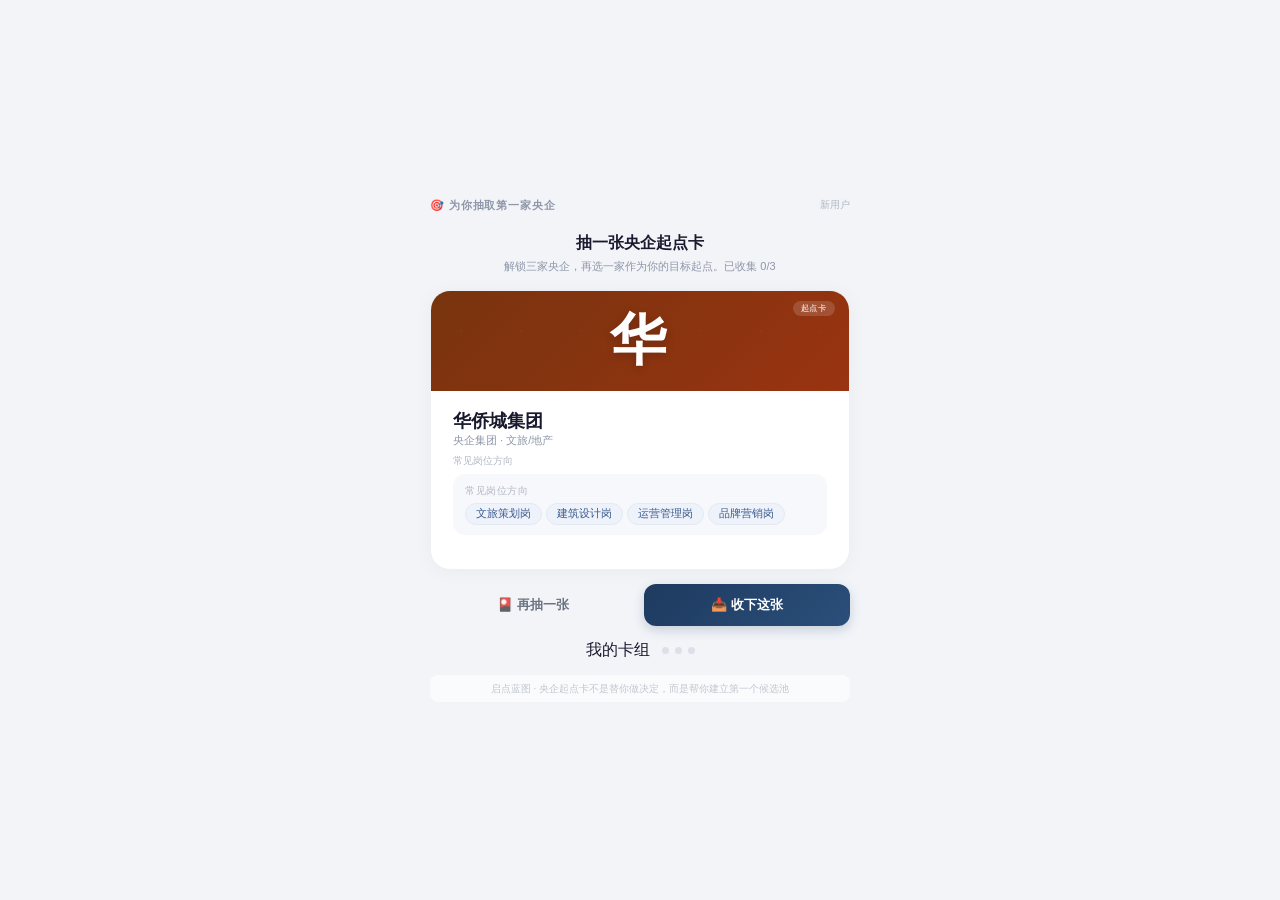
==== draw-card.html @ 6e39cc1d "fix: 添加缺失的抽卡页面 draw-card.html" ====
<!DOCTYPE html>
<html lang="zh-CN">
<head>
<meta charset="UTF-8">
<meta name="viewport" content="width=device-width,initial-scale=1.0">
<title>央企起点卡 · 启点蓝图 v20260718-2232</title>
<style>
*{margin:0;padding:0;box-sizing:border-box}
body{font-family:"PingFang SC","Microsoft YaHei","Helvetica Neue",sans-serif;background:#f2f4f8;color:#1a1a2e;min-height:100vh;display:flex;align-items:center;justify-content:center}
.wrap{width:100%;max-width:460px;padding:20px;position:relative}
.top{display:flex;align-items:center;justify-content:space-between;margin-bottom:20px}
.top .l{font-size:11px;color:#8e96a8;letter-spacing:.08em;font-weight:600}
.top .r{font-size:10px;color:#b0b7c4}
.pg{margin:16px 0;text-align:center}.pg-t{font-size:16px;font-weight:700}.pg-s{font-size:11px;color:#8e96a8;margin-top:4px;line-height:1.5}
/* 卡片通用 */
.cd{background:#fff;border-radius:20px;overflow:hidden;box-shadow:0 2px 20px rgba(0,0,0,.04);border:1px solid #eef0f4;position:relative;min-height:280px}
.cd-top{height:100px;position:relative;overflow:hidden;display:flex;align-items:center;justify-content:center;background:linear-gradient(135deg,#1e3a5f,#2a4f7a)}
.cd-top .pat{position:absolute;inset:0;opacity:.08;background-image:radial-gradient(circle at 30px 40px,rgba(255,255,255,.3) 1px,transparent 1px),radial-gradient(circle at 80px 20px,rgba(255,255,255,.15) 1px,transparent 1px);background-size:60px 60px,40px 40px;z-index:1}
.cd-top .lg{font-size:56px;font-weight:800;color:#fff;position:relative;z-index:2;font-family:"STKaiti","Noto Serif SC",serif;letter-spacing:4px;text-shadow:0 2px 8px rgba(0,0,0,.2)}
.cd-top .badge{position:absolute;top:10px;right:14px;font-size:8px;padding:2px 8px;border-radius:100px;background:rgba(255,255,255,.15);color:rgba(255,255,255,.7);font-weight:600;letter-spacing:.1em;z-index:2}
.cd-body{padding:18px 22px 16px}
.cd-body .nm{font-size:18px;font-weight:700}.cd-body .ind{font-size:11px;color:#8e96a8;margin-bottom:6px}.cd-body .upd{font-size:10px;color:#b0b7c4;margin-bottom:6px}
.posts{background:#f7f8fb;border-radius:12px;padding:10px 12px}
.posts .pt{font-size:10px;color:#b0b7c4;font-weight:500;letter-spacing:.05em;margin-bottom:5px}
.posts .pl{display:flex;flex-wrap:wrap;gap:4px}
.posts .pl .i{padding:3px 10px;border-radius:100px;font-size:10.5px;background:#eef2fb;color:#3a5a8c;border:1px solid #e4e9f2;white-space:nowrap}
.cd-top.bg-ene{background:linear-gradient(135deg,#064e3b,#047857)}.cd-top.bg-tech{background:linear-gradient(135deg,#1e3a8a,#2563eb)}.cd-top.bg-fin{background:linear-gradient(135deg,#78350f,#b45309)}.cd-top.bg-bld{background:linear-gradient(135deg,#78350f,#9a3412)}.cd-top.bg-car{background:linear-gradient(135deg,#7f1d1d,#991b1b)}.cd-top.bg-med{background:linear-gradient(135deg,#701a75,#86198f)}.cd-top.bg-mix{background:linear-gradient(135deg,#4c1d95,#6d28d9)}.cd-top.bg-ship{background:linear-gradient(135deg,#115e59,#0d9488)}
/* 按钮通用 */
.btn-row{display:flex;gap:8px;margin-top:14px}
.btn-row button{flex:1;padding:12px;border-radius:12px;border:none;font-size:13px;font-weight:600;cursor:pointer;transition:all .2s;font-family:inherit}
.btn-sec{background:#f2f4f8;color:#6b7280;border:1px solid #e8ebf0}.btn-sec:hover{background:#e8ebf0;color:#374151}.btn-sec:disabled{opacity:.35;cursor:not-allowed}
.btn-pri{background:linear-gradient(135deg,#1e3a5f,#2a4f7a);color:#fff;box-shadow:0 4px 12px rgba(30,58,95,.2)}.btn-pri:hover{box-shadow:0 6px 20px rgba(30,58,95,.3)}.btn-pri:disabled{opacity:.4;cursor:not-allowed;box-shadow:none}
.collect-bar{display:flex;align-items:center;justify-content:center;gap:12px;margin-top:14px}.collect-bar .st{display:flex;gap:6px}.collect-bar .st .pt{width:7px;height:7px;border-radius:50%;background:#dce0e8}.collect-bar .st .pt.on{background:#2a4f7a}
/* 卡组 */
.deck{padding:8px 0}.deck-title{font-size:13px;font-weight:600;text-align:center;margin-bottom:12px}
.deck-cards{display:flex;flex-direction:column;gap:8px}
.dc{display:flex;align-items:center;gap:12px;padding:12px 14px;border-radius:14px;background:#fff;border:1.5px solid #eef0f4;cursor:pointer}.dc:hover{border-color:#c8ced8}.dc.sel{border-color:#1e3a5f;background:#f5f7fc}
.dc .dl{width:36px;height:36px;border-radius:10px;display:flex;align-items:center;justify-content:center;font-size:16px;font-weight:800;color:#fff;flex-shrink:0;font-family:"STKaiti","Noto Serif SC",serif}
.dc .di{flex:1}.dc .dn{font-size:13px;font-weight:600}.dc .dd{font-size:10px;color:#8e96a8;margin-top:1px}
.dc .dc{width:20px;height:20px;border-radius:50%;border:2px solid #dce0e8;display:flex;align-items:center;justify-content:center;font-size:10px;color:#fff;flex-shrink:0}
.dc.sel .dc{background:#1e3a5f;border-color:#1e3a5f}
.deck-act{display:flex;gap:8px;margin-top:12px}
.deck-act button{flex:1;padding:12px;border-radius:12px;border:none;font-size:13px;font-weight:600;cursor:pointer;font-family:inherit}
/* 岗位选择 */
.roles{display:flex;flex-direction:column;gap:6px;margin:10px 0}
.rl{display:flex;align-items:center;gap:10px;padding:10px 14px;border-radius:12px;border:1.5px solid #eef0f4;background:#fff;cursor:pointer}
.rl:hover{border-color:#c8ced8}.rl.sel{border-color:#1e3a5f;background:#f5f7fc}
.rl .rc{width:16px;height:16px;border-radius:50%;border:2px solid #dce0e8;display:flex;align-items:center;justify-content:center;flex-shrink:0}
.rl.sel .rc{background:#1e3a5f;border-color:#1e3a5f}.rl.sel .rc::after{content:'';width:6px;height:6px;border-radius:50%;background:#fff}
.rl .rn{font-size:13px;font-weight:600;flex:1}.rl .rd{font-size:10px;color:#8e96a8}
/* 体验卡 */
.exp{background:#fff;border-radius:20px;overflow:hidden;box-shadow:0 2px 20px rgba(0,0,0,.04);border:1px solid #eef0f4}
.exp-head{background:linear-gradient(135deg,#1e3a5f,#2a4f7a);padding:16px 20px;color:#fff;position:relative}
.exp-head .e-tag{display:inline-block;padding:2px 10px;border-radius:100px;font-size:9px;background:rgba(255,255,255,.12);color:rgba(255,255,255,.7);letter-spacing:.08em}
.exp-head .e-co{font-size:20px;font-weight:700;margin-top:8px;letter-spacing:.02em}
.exp-body{padding:16px 20px}
.exp-row{display:flex;justify-content:space-between;padding:6px 0;border-bottom:1px solid #f2f4f8;font-size:12px}
.exp-row:last-child{border:none}
.exp-row .el{color:#8e96a8}.exp-row .ev{font-weight:600;color:#1a1a2e;text-align:right}
.exp-sim{display:inline-block;margin-top:8px;padding:4px 12px;border-radius:100px;font-size:10px;background:#fff3e0;color:#e65100;font-weight:600}
/* 加载 */
.loado{display:none;text-align:center;padding:16px 0}
.loado .lt{font-size:13px;font-weight:600;margin-bottom:4px}
.loado .ls{font-size:11px;color:#8e96a8;margin-bottom:14px;line-height:1.5}
.loado .lb{width:100%;height:4px;border-radius:100px;background:#e8ebf0;overflow:hidden}
.loado .lb span{display:block;height:100%;width:0;border-radius:100px;background:linear-gradient(90deg,#1e3a5f,#3b82f6);animation:ld 2.8s ease forwards}
@keyframes ld{0%{width:0}30%{width:25%}60%{width:55%}85%{width:82%}100%{width:100%}}
.loado .lp{font-size:10px;color:#b0b7c4;margin-top:6px}
/* 完成 */
.suc{display:none;text-align:center;padding:20px 0}
.suc .si{font-size:36px;margin-bottom:10px}
.suc .st{font-size:15px;font-weight:700;line-height:1.5}
.suc .ss{font-size:11px;color:#8e96a8;line-height:1.6;margin-top:6px}
.suc .sb{display:inline-block;margin-top:14px;padding:10px 28px;border-radius:12px;border:none;background:linear-gradient(135deg,#1e3a5f,#2a4f7a);color:#fff;font-size:13px;font-weight:600;cursor:pointer;font-family:inherit}
.skipbar{text-align:center;margin-top:14px}
.skipbar .skip{font-size:11px;color:#b0b7c4;text-decoration:underline;cursor:pointer;border:none;background:none;font-family:inherit;display:none}
.note{font-size:10px;color:#c0c6d0;text-align:center;margin-top:10px;line-height:1.5;padding:6px 8px;background:#fafbfc;border-radius:8px}
</style>
<script src="https://beacon.cdn.qq.com/sdk/4.5.9/beacon_web.min.js"></script>
<script>
(function(){
  try{
    var beacon=new BeaconAction({
      appkey:'0WEB06U85YBSLJNL',
      versionCode:'1.0.0',
      channelID:'share',
      delay:1000,
      sessionDuration:30*60*1000,
      isOversea:false,
      needReportRqdEvent:false
    });
    beacon.onDirectUserAction('preview_page_view',{
      'url':location.href,
      'referrer':document.referrer,
      'title':document.title,
      'sandbox_id':'e506a7306cbe4a8f8b113de9dbb5caf9'
    });
  }catch(e){}
})();
</script></head>
<body>
<div class="wrap" id="app">

<!-- ═══ ═══ ═══ 阶段 1：抽卡 ═══ ═══ ═══ -->
<div id="sDraw">
  <div class="top"><div class="l">🎯 为你抽取第一家央企</div><div class="r" id="userTag">新用户</div></div>
  <div class="pg"><div class="pg-t">抽一张央企起点卡</div><div class="pg-s" id="sDrawSub">解锁三家央企，再选一家作为你的目标起点。已收集 <span id="collectNum">0</span>/3</div></div>
  <div class="cd" id="cd">
    <div class="cd-top bg-def" id="cdTop"><div class="pat"></div><div class="lg" id="logo">—</div><div class="badge">起点卡</div></div>
    <div class="cd-body">
      <div class="nm" id="name">—</div>
      <div class="ind" id="ind">央企集团</div>
      <div class="upd">常见岗位方向</div>
      <div class="posts"><div class="pt">常见岗位方向</div><div class="pl" id="posts"></div></div>
    </div>
  </div>
  <div class="btn-row"><button class="btn-sec" id="btnDraw">🎴 再抽一张</button><button class="btn-pri" id="btnKeep">📥 收下这张</button></div>
  <div class="collect-bar"><div class="lt">我的卡组</div><div class="st" id="dots"></div></div>
  <div class="skipbar"><button class="skip" id="skipBtn" onclick="skipDraw()">跳过，直接进入工作区 →</button></div>
</div>

<!-- ═══ ═══ ═══ 阶段 2：卡组选择 ═══ ═══ ═══ -->
<div id="sDeck" style="display:none">
  <div class="top"><div class="l">🎯 选择你的起点企业</div><div class="r"></div></div>
  <div class="pg"><div class="pg-t">你的央企起点卡组</div><div class="pg-s">选择一家作为目标，然后选择探索岗位</div></div>
  <div class="deck"><div class="deck-title" id="deckTitle">已收集 <span id="deckNum">3</span> 张起点卡</div><div class="deck-cards" id="deckCards"></div>
  <div class="deck-act"><button class="btn-sec" onclick="backToDraw()">🎴 再抽一轮</button><button class="btn-pri" id="btnNextRole" disabled>选择岗位 →</button></div></div>
</div>

<!-- ═══ ═══ ═══ 阶段 3：选岗位 ═══ ═══ ═══ -->
<div id="sRole" style="display:none">
  <div class="top"><div class="l">🎯 选择探索岗位</div><div class="r"></div></div>
  <div class="pg"><div class="pg-t">选择你的探索岗位</div><div class="pg-s">先选择一个岗位方向，体验卡将围绕它生成</div></div>
  <div class="cd"><div class="cd-top" id="roleTop"><div class="pat"></div><div class="lg" id="roleLogo">—</div></div>
  <div class="cd-body"><div class="nm" id="roleName">—</div>
  <div class="roles" id="roleList"></div></div></div>
  <div class="btn-row"><button class="btn-sec" onclick="backToDeck()">← 重新选择企业</button><button class="btn-pri" id="btnNextCard" disabled>生成体验卡 →</button></div>
</div>

<!-- ═══ ═══ ═══ 阶段 4：体验卡 ═══ ═══ ═══ -->
<div id="sCard" style="display:none">
  <div class="top"><div class="l">🎯 目标岗位体验卡</div><div class="r"></div></div>
  <div class="pg"><div class="pg-t">预览你的目标岗位体验卡</div><div class="pg-s">确认后保存为当前起点，开始求职准备</div></div>
  <div class="exp">
    <div class="exp-head">
      <div class="e-tag">模拟目标 · 尚未入职</div>
      <div class="e-co" id="cardCo">—</div>
    </div>
    <div class="exp-body">
      <div class="exp-row"><span class="el">姓名</span><span class="ev" id="cardUser">—</span></div>
      <div class="exp-row"><span class="el">目标企业</span><span class="ev" id="cardCompany">—</span></div>
      <div class="exp-row"><span class="el">探索岗位</span><span class="ev" id="cardRole">—</span></div>
      <div class="exp-row"><span class="el">当前进度</span><span class="ev" id="cardProgress">尚未开始</span></div>
      <div class="exp-row"><span class="el">生成日期</span><span class="ev" id="cardDate">—</span></div>
      <div class="exp-sim">🎯 模拟目标 · 尚未入职</div>
    </div>
  </div>
  <div class="btn-row"><button class="btn-sec" onclick="backToRole()">← 重新选择岗位</button><button class="btn-pri" id="btnSaveCard">保存为我的当前起点</button></div>
  <div class="note">想让这张卡更接近现实？从第一个真实行动开始。</div>
</div>

<!-- ═══ ═══ ═══ 阶段 5：加载 → 完成 ═══ ═══ ═══ -->
<div class="loado" id="loado"><div class="lt">⏳ 正在装配</div><div class="ls" id="loadText">请耐心等待…</div><div class="lb"><span></span></div><div class="lp">系统正在准备中…</div></div>
<div class="suc" id="suc">
  <div class="si">🎉</div>
  <div class="st">已将 <span class="sn" id="sucName"></span> 设为你的当前起点</div>
  <div class="ss">接下来从央企求职通用流程开始。</div>
  <div class="ss" style="font-size:10px;color:#b0b7c4;margin-top:2px">今天先完成：核验一个当前招聘机会并保存为候选</div>
  <button class="sb" onclick="closeDraw()">🚀 开始第一个行动</button>
</div>
<div class="note" id="bottomNote">启点蓝图 · 央企起点卡不是替你做决定，而是帮你建立第一个候选池</div>

</div><!-- /wrap -->
<script>
// ═══ 数据 ═══
var C=[{n:"中国航天科技集团",i:"央企集团",t:"高端装备与国防科技",p:["技术研发岗","系统工程岗","项目管理岗","数据分析岗"]},{n:"中国航天科工集团",i:"央企集团",t:"高端装备与国防科技",p:["总体设计岗","制导控制岗","软件工程岗","质量管理岗"]},{n:"中国核工业集团",i:"央企集团",t:"核工业/核电",p:["核工程岗","辐射防护岗","电气工程岗","安全评估岗"]},{n:"中国华能集团",i:"央企集团",t:"电力/能源/新能源",p:["电力运行岗","新能源开发岗","财务岗","环保管理岗"]},{n:"国家能源投资集团",i:"央企集团",t:"煤炭/电力/新能源",p:["采矿工程岗","电力调度岗","碳管理岗","智能装备岗"]},{n:"中国中车集团",i:"央企集团",t:"轨道交通装备",p:["机械设计岗","电气工程岗","工艺工程岗","采购管理岗"]},{n:"国家电投集团",i:"央企集团",t:"能源/电力/核电",p:["核能工程岗","新能源研发岗","电力系统岗","资产运营岗"]},{n:"中国五矿",i:"央企集团",t:"矿产/钢铁/冶金",p:["矿产资源岗","冶金工程岗","国际贸易岗","财务分析岗"]},{n:"中国电信",i:"央企集团",t:"通信运营",p:["网络工程师岗","云计算研发岗","AI算法岗","市场运营岗"]},{n:"中国联通",i:"央企集团",t:"通信运营",p:["通信技术岗","大数据分析岗","政企客户岗","网络安全岗"]},{n:"中国移动",i:"央企集团",t:"通信运营",p:["通信工程岗","产品经理岗","AI研发岗","项目管理岗"]},{n:"中国商飞公司",i:"央企集团",t:"航空航天",p:["飞机设计岗","航电系统岗","航空材料岗","适航管理岗"]},{n:"东方电气集团",i:"央企集团",t:"能源装备",p:["汽轮机设计岗","风电研发岗","电气工程岗","质量控制岗"]},{n:"中粮集团",i:"央企集团",t:"农林/食品/贸易",p:["食品研发岗","供应链管理岗","国际贸易岗","品牌营销岗"]},{n:"南方电网",i:"央企集团",t:"电力/能源",p:["电力调度岗","继电保护岗","信息通信岗","市场营销岗"]},{n:"中国建筑",i:"央企集团",t:"建筑/基建",p:["土木工程岗","工程造价岗","安全管理岗","海外工程岗"]},{n:"中国铁建",i:"央企集团",t:"建筑/基建",p:["铁道工程岗","桥梁工程岗","盾构技术岗","物资管理岗"]},{n:"中国中铁",i:"央企集团",t:"建筑/基建",p:["工程管理岗","隧道工程岗","电气化岗","财务会计岗"]},{n:"中广核",i:"央企集团",t:"核电/新能源",p:["核电站运营岗","辐射防护岗","新能源开发岗","检修技术岗"]},{n:"上海电气",i:"央企集团",t:"能源/装备制造",p:["汽轮机设计岗","风电技术岗","智能制造岗","项目管理岗"]},{n:"东风汽车",i:"央企集团",t:"汽车制造",p:["整车设计岗","电驱动开发岗","智能座舱岗","供应链管理岗"]},{n:"中国化学工程",i:"央企集团",t:"化工/基建",p:["化工设计岗","工程管理岗","安全工程师岗","造价管理岗"]},{n:"中国建材集团",i:"央企集团",t:"建材/新材料",p:["材料研发岗","生产管理岗","质量管理岗","市场开发岗"]},{n:"中国医药集团",i:"央企集团",t:"医药/医疗",p:["药品研发岗","质量管理岗","医药代表岗","物流管理岗"]},{n:"招商局集团",i:"央企集团",t:"综合/金融/交通",p:["金融投资岗","港口运营岗","物流管理岗","法律合规岗"]},{n:"华润集团",i:"央企集团",t:"综合/大消费",p:["管培生岗","财务管理岗","市场营销岗","运营管理岗"]},{n:"保利集团",i:"央企集团",t:"综合/地产/文化",p:["地产投资岗","文旅运营岗","国际贸易岗","法律合规岗"]},{n:"中国物流集团",i:"央企集团",t:"物流/供应链",p:["物流规划岗","供应链管理岗","信息技术岗","运营管理岗"]},{n:"华侨城集团",i:"央企集团",t:"文旅/地产",p:["文旅策划岗","建筑设计岗","运营管理岗","品牌营销岗"]},{n:"中国通用技术集团",i:"央企集团",t:"先进制造/医疗",p:["机械设计岗","医院管理岗","国际贸易岗","财务岗"]}];

var pool=C.slice(),cur=null,deck=[],selIdx=-1,userName='',selectedRole=-1;
function rn(n){return Math.floor(Math.random()*n)}
function pick(){var c=pool[rn(pool.length)]||C[0];pool=pool.filter(function(x){return x.n!==c.n});if(pool.length<3)pool=C.slice();return c}
function gc(c){var t=c.n+' '+(c.t||'')+(c.i||'');
  if(t.indexOf('能源')!==-1||t.indexOf('电力')!==-1||t.indexOf('核')!==-1)return'bg-ene';
  if(t.indexOf('通信')!==-1||t.indexOf('软件')!==-1||t.indexOf('互联网')!==-1||t.indexOf('电信')!==-1||t.indexOf('移动')!==-1)return'bg-tech';
  if(t.indexOf('金融')!==-1||t.indexOf('资本')!==-1||t.indexOf('招商')!==-1||t.indexOf('证券')!==-1)return'bg-fin';
  if(t.indexOf('建筑')!==-1||t.indexOf('基建')!==-1||t.indexOf('工程')!==-1||t.indexOf('地产')!==-1||t.indexOf('中建')!==-1||t.indexOf('中铁')!==-1||t.indexOf('华侨城')!==-1||t.indexOf('保利')!==-1)return'bg-bld';
  if(t.indexOf('汽车')!==-1||t.indexOf('东风')!==-1)return'bg-car';
  if(t.indexOf('医药')!==-1||t.indexOf('医疗')!==-1)return'bg-med';
  if(t.indexOf('航运')!==-1||t.indexOf('物流')!==-1||t.indexOf('远洋')!==-1)return'bg-ship';
  if(t.indexOf('综合')!==-1||t.indexOf('华润')!==-1||t.indexOf('中粮')!==-1)return'bg-mix';
  return'bg-def'
}
function renderCard(c){
  if(!c)return;
  var n=c.n.replace(/[（(].*/,'').replace(/集团.*$/,'').replace(/有限公司.*$/,'').trim();
  document.getElementById('logo').textContent=n.charAt(0);
  document.getElementById('name').textContent=c.n;
  document.getElementById('ind').textContent=(c.i||'央企')+' · '+(c.t||'');
  document.getElementById('posts').innerHTML=(c.p||[]).map(function(p){return'<span class="i">'+p+'</span>'}).join('');
  document.getElementById('cdTop').className='cd-top '+gc(c);
}
function upColl(){
  var cn=document.getElementById('collectNum');
  if(cn)cn.textContent=deck.length;
  var ds=document.getElementById('dots');
  if(ds){
    ds.innerHTML='';
    for(var i=0;i<3;i++){var d=document.createElement('div');d.className='pt'+(i<deck.length?' on':'');ds.appendChild(d)}
  }
  if(deck.length>=3){
    var bd=document.getElementById('btnDraw'),bk=document.getElementById('btnKeep');
    if(bd)bd.disabled=true;if(bk)bk.disabled=true;
    var sds=document.getElementById('sDrawSub');
    if(sds)sds.textContent='三家央企已集齐，请选择一家作为起点 →';
    setTimeout(showDeck,400);
  }
}
function showDeck(){
  hideAll();var sd=document.getElementById('sDeck');if(sd)sd.style.display='block';
  var dn=document.getElementById('deckNum');if(dn)dn.textContent=deck.length;
  var html='';
  console.log('[draw-card] showDeck called, deck.length=',deck.length,deck);
  deck.forEach(function(c,i){
    if(!c){console.warn('[draw-card] null entry at',i);return;}
    var cl=gc(c);
    html+='<div class="dc" id="dc'+i+'" onclick="selDeck('+i+')">';
    html+='<div class="dl" style="background:linear-gradient(135deg,'+(cl==='bg-ene'?'#064e3b,#047857':cl==='bg-tech'?'#1e3a8a,#2563eb':cl==='bg-fin'?'#78350f,#b45309':cl==='bg-bld'?'#78350f,#9a3412':cl==='bg-car'?'#7f1d1d,#991b1b':cl==='bg-med'?'#701a75,#86198f':cl==='bg-ship'?'#115e59,#0d9488':cl==='bg-mix'?'#4c1d95,#6d28d9':'#1e3a5f,#2a4f7a')+')">'+c.n.charAt(0)+'</div>';
    html+='<div class="di"><div class="dn">'+c.n+'</div><div class="dd">'+(c.t||'')+'</div></div>';
    html+='<div class="dck" id="ck'+i+'"></div>';
    html+='</div>';
  });
  console.log('[draw-card] html length=',html.length);
  var dc=document.getElementById('deckCards');if(dc)dc.innerHTML=html;else console.error('[draw-card] deckCards element not found');
  selIdx=-1;
  var bnr=document.getElementById('btnNextRole');if(bnr)bnr.disabled=true;
}
function selDeck(i){
  selIdx=i;
  document.querySelectorAll('.dc').forEach(function(e){e.classList.remove('sel')});
  var d=document.getElementById('dc'+i);if(d)d.classList.add('sel');
  var b=document.getElementById('btnNextRole');if(b)b.disabled=false;
}
function showRoles(){
  if(selIdx<0)return;
  var c=deck[selIdx];if(!c)return;
  hideAll();document.getElementById('sRole').style.display='block';
  var n=c.n.replace(/[（(].*/,'').replace(/集团.*$/,'').replace(/有限公司.*$/,'').trim();
  document.getElementById('roleLogo').textContent=n.charAt(0);
  document.getElementById('roleName').textContent=c.n;
  document.getElementById('roleTop').className='cd-top '+gc(c);
  var html='';window.selectedRole=-1;
  (c.p||['技术岗','管理岗']).forEach(function(p,i){
    html+='<div class="rl" id="rl'+i+'" onclick="selRole('+i+')"><div class="rc" id="rck'+i+'"></div><div class="rn">'+p+'</div></div>';
  });
  document.getElementById('roleList').innerHTML=html;
  document.getElementById('btnNextCard').disabled=true;
}
function selRole(i){
  selectedRole=i;
  document.querySelectorAll('.rl').forEach(function(e){e.classList.remove('sel')});
  document.getElementById('rl'+i).classList.add('sel');
  document.getElementById('btnNextCard').disabled=false;
}
function showCard(){
  if(selIdx<0||selectedRole<0)return;
  var c=deck[selIdx],r=c.p[selectedRole];
  hideAll();document.getElementById('sCard').style.display='block';
  document.getElementById('cardUser').textContent=userName||'体验用户';
  document.getElementById('cardCompany').textContent=c.n;
  document.getElementById('cardRole').textContent=r;
  document.getElementById('cardProgress').textContent='尚未开始';
  var d=new Date();document.getElementById('cardDate').textContent=d.getFullYear()+'-'+(d.getMonth()+1)+'-'+d.getDate();
  document.getElementById('cardCo').textContent=c.n.replace(/集团.*$/,'').trim()+' · '+r;
}
function hideAll(){['sDraw','sDeck','sRole','sCard','loado','suc'].forEach(function(id){document.getElementById(id).style.display='none'});}
function backToDraw(){hideAll();document.getElementById('sDraw').style.display='block'}
function backToDeck(){showDeck()}
function backToRole(){showRoles()}
function goDeckToRole(){showRoles()}
// 取本地用户名（兼容真实账号 qdbp_user 与 demo 账号 qdbp_demo_user）
function getLocalUserName(){
  try{
    var u=localStorage.getItem('qdbp_user');
    if(u)return JSON.parse(u).name||'';
    var d=localStorage.getItem('qdbp_demo_user');
    if(d){var du=JSON.parse(d);return du.display_name||du.username||'';}
  }catch(e){}
  return '';
}
// ═══ 按账号隔离的抽卡/选包状态（与 index.html 保持一致） ═══
function _uk(){
  try{
    var u=JSON.parse(localStorage.getItem('qdbp_user')||'null');
    if(u&&u.email) return 'u:'+u.email;
    var d=JSON.parse(localStorage.getItem('qdbp_demo_user')||'null');
    if(d&&d.username) return 'd:'+d.username;
  }catch(e){}
  return null;
}
function _loadUS(){
  var k=_uk(); if(!k) return null;
  try{var m=JSON.parse(localStorage.getItem('qdbp_user_state')||'{}'); return m[k]||null;}catch(e){return null;}
}
function _restoreUS(){
  var s=_loadUS();
  if(s){
    localStorage.setItem('qdbp_drawn_packages',JSON.stringify(s.drawn||[]));
    if(s.pkg) localStorage.setItem('qdbp_pkg',s.pkg); else localStorage.removeItem('qdbp_pkg');
    localStorage.setItem('qdbp_start_state',JSON.stringify(s.start||{}));
  }else{
    localStorage.setItem('qdbp_drawn_packages','[]');
    localStorage.removeItem('qdbp_pkg');
    localStorage.setItem('qdbp_start_state','{}');
  }
}
function _persistDraw(pkg,start){
  var k=_uk(); if(!k) return;
  var m=JSON.parse(localStorage.getItem('qdbp_user_state')||'{}');
  m[k]={drawn:[pkg],pkg:pkg,start:start||null};
  localStorage.setItem('qdbp_user_state',JSON.stringify(m));
}
// 抽卡
function drawCard(){if(deck.length>=3)return;cur=pick();renderCard(cur);if(deck.length===0){document.getElementById('btnKeep').textContent='📥 收下这张';document.getElementById('btnDraw').textContent='🎴 再抽一张';}}
function keepCard(){
  if(!cur||deck.length>=3)return;
  deck.push(cur);upColl();
  if(deck.length<3){cur=pick();renderCard(cur)}
}
// 保存
function saveCard(){
  if(selIdx<0||selectedRole<0)return;
  var c=deck[selIdx],r=c.p[selectedRole];
  hideAll();document.getElementById('loado').style.display='block';
  document.getElementById('loadText').textContent='正在为'+c.n+'('+r+')匹配流程及资源，请耐心等待…';
  setTimeout(function(){
    hideAll();document.getElementById('suc').style.display='block';
    document.getElementById('sucName').textContent=r+'·'+c.n.replace(/集团.*$/,'').trim();
    // 存 state
    var state=JSON.parse(localStorage.getItem('qdbp_start_state')||'{}');
    state.zhaopin={guided:true,currentTarget:{name:c.n,ind:c.t||'',role:r},drawnCards:deck.map(function(x){return{name:x.n,ind:x.t||''}})};
    localStorage.setItem('qdbp_start_state',JSON.stringify(state));
    localStorage.setItem('qdbp_pkg','zhaopin');
    var d=JSON.parse(localStorage.getItem('qdbp_drawn_packages')||'[]');
    if(d.indexOf('zhaopin')===-1)d.push('zhaopin');
    localStorage.setItem('qdbp_drawn_packages',JSON.stringify(d));
    _persistDraw('zhaopin', state.zhaopin);
  },2800);
}
function closeDraw(){window.location.href='index.html?ws=1&v='+Date.now()}
function skipDraw(){
  var d=JSON.parse(localStorage.getItem('qdbp_drawn_packages')||'[]');
  if(d.indexOf('zhaopin')===-1)d.push('zhaopin');
  localStorage.setItem('qdbp_drawn_packages',JSON.stringify(d));
    localStorage.setItem('qdbp_pkg','zhaopin');
    _persistDraw('zhaopin', null);
    window.location.href='index.html?ws=1&v='+Date.now();
}
// 事件
document.getElementById('btnDraw').onclick=drawCard;
document.getElementById('btnKeep').onclick=keepCard;
document.getElementById('btnNextRole').onclick=goDeckToRole;
document.getElementById('btnNextCard').onclick=showCard;
document.getElementById('btnSaveCard').onclick=saveCard;
// 初始化
(function(){
  var isNew=!localStorage.getItem('qdbp_user')&&!localStorage.getItem('qdbp_demo_user');
  document.getElementById('userTag').textContent=isNew?'新用户':'已有账号';
  _restoreUS(); // 按账号还原，避免直接访问本页时串号
  var drawn=JSON.parse(localStorage.getItem('qdbp_drawn_packages')||'[]');
  if(!isNew&&drawn.indexOf('zhaopin')!==-1){skipDraw();return}
  if(!isNew)document.getElementById('skipBtn').style.display='inline';
  userName=getLocalUserName();
  cur=pick();renderCard(cur);upColl();document.getElementById('sDrawSub').textContent='解锁三家央企，再选一家作为你的目标起点。已收集 0/3';
})();
</script>
</body>
</html>
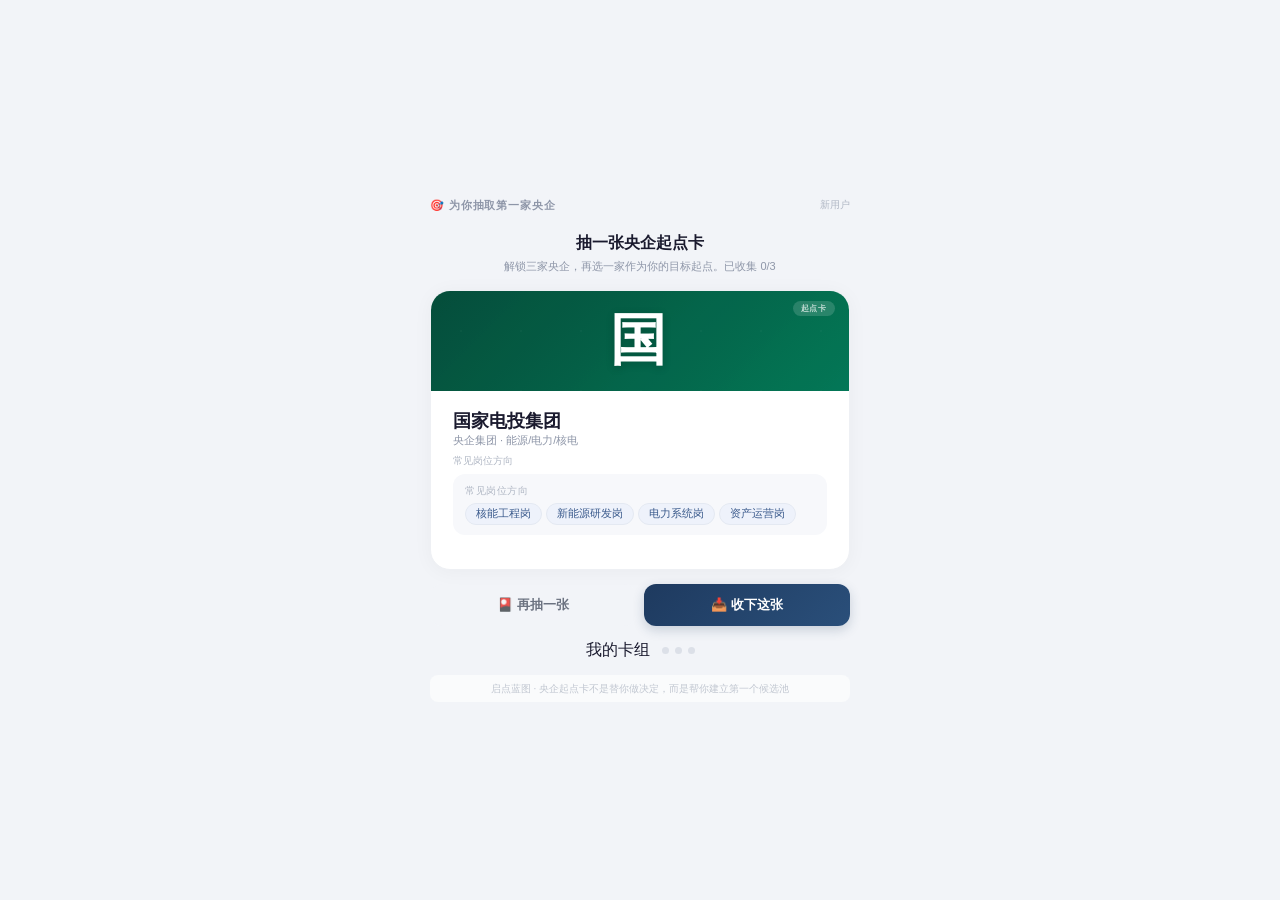
==== commit bc768ecf: "fix: 修复抽卡页面'已收集'计数不更新" ====
--- a/draw-card.html
+++ b/draw-card.html
@@ -369,7 +369,7 @@
   if(!isNew&&drawn.indexOf('zhaopin')!==-1){skipDraw();return}
   if(!isNew)document.getElementById('skipBtn').style.display='inline';
   userName=getLocalUserName();
-  cur=pick();renderCard(cur);upColl();document.getElementById('sDrawSub').textContent='解锁三家央企，再选一家作为你的目标起点。已收集 0/3';
+  cur=pick();renderCard(cur);upColl();
 })();
 </script>
 </body>
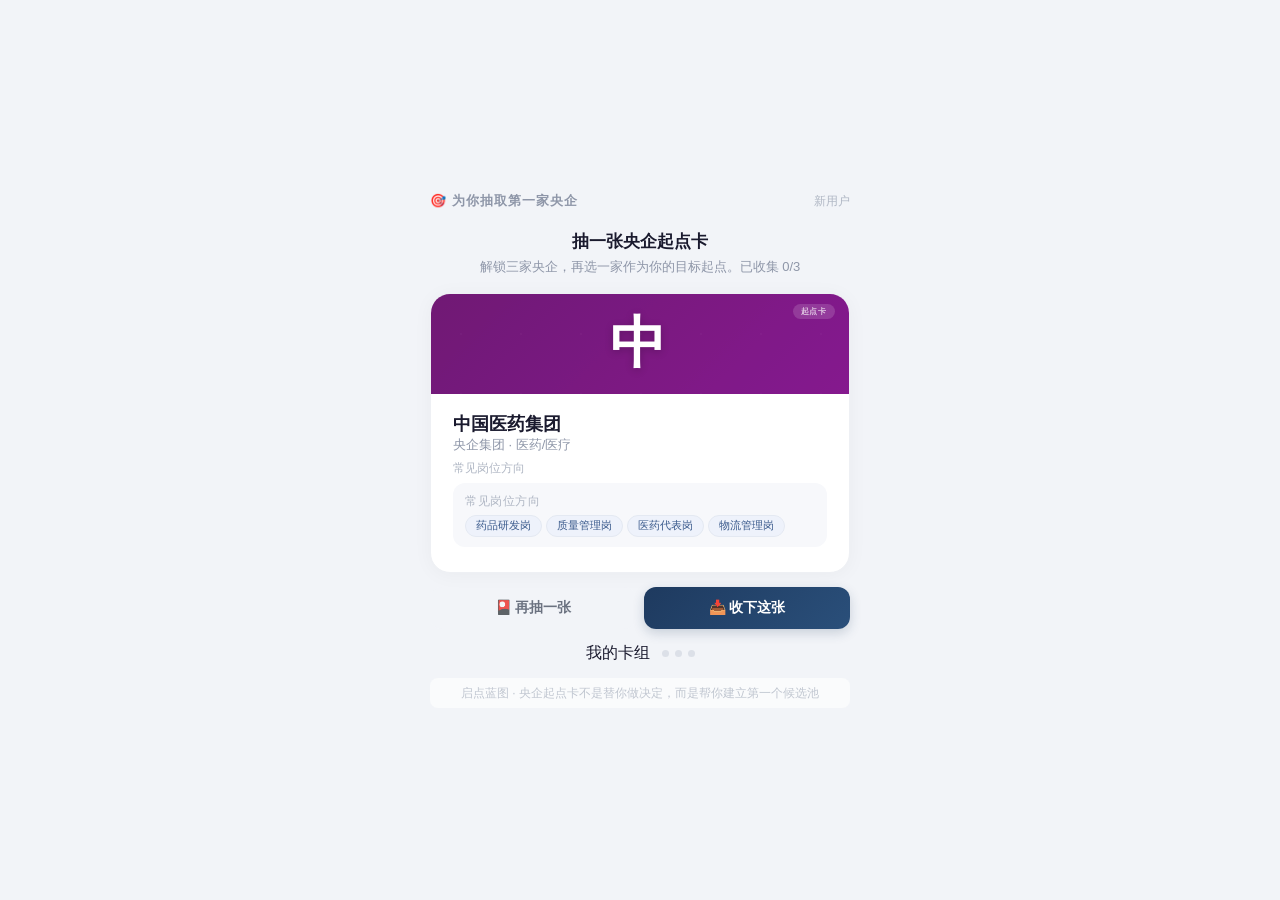
==== commit 6d39581a: "feat: 全站字号放大 + 抽卡进度条改造为 Huntr 风格 字号：9→10, 10→12, 11→13, 12→14, 13→14, 14→15, 15→16, 16→17 进度条：添加步骤动画" ====
--- a/draw-card.html
+++ b/draw-card.html
@@ -9,9 +9,9 @@
 body{font-family:"PingFang SC","Microsoft YaHei","Helvetica Neue",sans-serif;background:#f2f4f8;color:#1a1a2e;min-height:100vh;display:flex;align-items:center;justify-content:center}
 .wrap{width:100%;max-width:460px;padding:20px;position:relative}
 .top{display:flex;align-items:center;justify-content:space-between;margin-bottom:20px}
-.top .l{font-size:11px;color:#8e96a8;letter-spacing:.08em;font-weight:600}
-.top .r{font-size:10px;color:#b0b7c4}
-.pg{margin:16px 0;text-align:center}.pg-t{font-size:16px;font-weight:700}.pg-s{font-size:11px;color:#8e96a8;margin-top:4px;line-height:1.5}
+.top .l{font-size:13px;color:#8e96a8;letter-spacing:.08em;font-weight:600}
+.top .r{font-size:12px;color:#b0b7c4}
+.pg{margin:16px 0;text-align:center}.pg-t{font-size:17px;font-weight:700}.pg-s{font-size:13px;color:#8e96a8;margin-top:4px;line-height:1.5}
 /* 卡片通用 */
 .cd{background:#fff;border-radius:20px;overflow:hidden;box-shadow:0 2px 20px rgba(0,0,0,.04);border:1px solid #eef0f4;position:relative;min-height:280px}
 .cd-top{height:100px;position:relative;overflow:hidden;display:flex;align-items:center;justify-content:center;background:linear-gradient(135deg,#1e3a5f,#2a4f7a)}
@@ -19,62 +19,73 @@
 .cd-top .lg{font-size:56px;font-weight:800;color:#fff;position:relative;z-index:2;font-family:"STKaiti","Noto Serif SC",serif;letter-spacing:4px;text-shadow:0 2px 8px rgba(0,0,0,.2)}
 .cd-top .badge{position:absolute;top:10px;right:14px;font-size:8px;padding:2px 8px;border-radius:100px;background:rgba(255,255,255,.15);color:rgba(255,255,255,.7);font-weight:600;letter-spacing:.1em;z-index:2}
 .cd-body{padding:18px 22px 16px}
-.cd-body .nm{font-size:18px;font-weight:700}.cd-body .ind{font-size:11px;color:#8e96a8;margin-bottom:6px}.cd-body .upd{font-size:10px;color:#b0b7c4;margin-bottom:6px}
+.cd-body .nm{font-size:18px;font-weight:700}.cd-body .ind{font-size:13px;color:#8e96a8;margin-bottom:6px}.cd-body .upd{font-size:12px;color:#b0b7c4;margin-bottom:6px}
 .posts{background:#f7f8fb;border-radius:12px;padding:10px 12px}
-.posts .pt{font-size:10px;color:#b0b7c4;font-weight:500;letter-spacing:.05em;margin-bottom:5px}
+.posts .pt{font-size:12px;color:#b0b7c4;font-weight:500;letter-spacing:.05em;margin-bottom:5px}
 .posts .pl{display:flex;flex-wrap:wrap;gap:4px}
 .posts .pl .i{padding:3px 10px;border-radius:100px;font-size:10.5px;background:#eef2fb;color:#3a5a8c;border:1px solid #e4e9f2;white-space:nowrap}
 .cd-top.bg-ene{background:linear-gradient(135deg,#064e3b,#047857)}.cd-top.bg-tech{background:linear-gradient(135deg,#1e3a8a,#2563eb)}.cd-top.bg-fin{background:linear-gradient(135deg,#78350f,#b45309)}.cd-top.bg-bld{background:linear-gradient(135deg,#78350f,#9a3412)}.cd-top.bg-car{background:linear-gradient(135deg,#7f1d1d,#991b1b)}.cd-top.bg-med{background:linear-gradient(135deg,#701a75,#86198f)}.cd-top.bg-mix{background:linear-gradient(135deg,#4c1d95,#6d28d9)}.cd-top.bg-ship{background:linear-gradient(135deg,#115e59,#0d9488)}
 /* 按钮通用 */
 .btn-row{display:flex;gap:8px;margin-top:14px}
-.btn-row button{flex:1;padding:12px;border-radius:12px;border:none;font-size:13px;font-weight:600;cursor:pointer;transition:all .2s;font-family:inherit}
+.btn-row button{flex:1;padding:12px;border-radius:12px;border:none;font-size:14px;font-weight:600;cursor:pointer;transition:all .2s;font-family:inherit}
 .btn-sec{background:#f2f4f8;color:#6b7280;border:1px solid #e8ebf0}.btn-sec:hover{background:#e8ebf0;color:#374151}.btn-sec:disabled{opacity:.35;cursor:not-allowed}
 .btn-pri{background:linear-gradient(135deg,#1e3a5f,#2a4f7a);color:#fff;box-shadow:0 4px 12px rgba(30,58,95,.2)}.btn-pri:hover{box-shadow:0 6px 20px rgba(30,58,95,.3)}.btn-pri:disabled{opacity:.4;cursor:not-allowed;box-shadow:none}
 .collect-bar{display:flex;align-items:center;justify-content:center;gap:12px;margin-top:14px}.collect-bar .st{display:flex;gap:6px}.collect-bar .st .pt{width:7px;height:7px;border-radius:50%;background:#dce0e8}.collect-bar .st .pt.on{background:#2a4f7a}
 /* 卡组 */
-.deck{padding:8px 0}.deck-title{font-size:13px;font-weight:600;text-align:center;margin-bottom:12px}
+.deck{padding:8px 0}.deck-title{font-size:14px;font-weight:600;text-align:center;margin-bottom:12px}
 .deck-cards{display:flex;flex-direction:column;gap:8px}
 .dc{display:flex;align-items:center;gap:12px;padding:12px 14px;border-radius:14px;background:#fff;border:1.5px solid #eef0f4;cursor:pointer}.dc:hover{border-color:#c8ced8}.dc.sel{border-color:#1e3a5f;background:#f5f7fc}
-.dc .dl{width:36px;height:36px;border-radius:10px;display:flex;align-items:center;justify-content:center;font-size:16px;font-weight:800;color:#fff;flex-shrink:0;font-family:"STKaiti","Noto Serif SC",serif}
-.dc .di{flex:1}.dc .dn{font-size:13px;font-weight:600}.dc .dd{font-size:10px;color:#8e96a8;margin-top:1px}
-.dc .dc{width:20px;height:20px;border-radius:50%;border:2px solid #dce0e8;display:flex;align-items:center;justify-content:center;font-size:10px;color:#fff;flex-shrink:0}
+.dc .dl{width:36px;height:36px;border-radius:10px;display:flex;align-items:center;justify-content:center;font-size:17px;font-weight:800;color:#fff;flex-shrink:0;font-family:"STKaiti","Noto Serif SC",serif}
+.dc .di{flex:1}.dc .dn{font-size:14px;font-weight:600}.dc .dd{font-size:12px;color:#8e96a8;margin-top:1px}
+.dc .dc{width:20px;height:20px;border-radius:50%;border:2px solid #dce0e8;display:flex;align-items:center;justify-content:center;font-size:12px;color:#fff;flex-shrink:0}
 .dc.sel .dc{background:#1e3a5f;border-color:#1e3a5f}
 .deck-act{display:flex;gap:8px;margin-top:12px}
-.deck-act button{flex:1;padding:12px;border-radius:12px;border:none;font-size:13px;font-weight:600;cursor:pointer;font-family:inherit}
+.deck-act button{flex:1;padding:12px;border-radius:12px;border:none;font-size:14px;font-weight:600;cursor:pointer;font-family:inherit}
 /* 岗位选择 */
 .roles{display:flex;flex-direction:column;gap:6px;margin:10px 0}
 .rl{display:flex;align-items:center;gap:10px;padding:10px 14px;border-radius:12px;border:1.5px solid #eef0f4;background:#fff;cursor:pointer}
 .rl:hover{border-color:#c8ced8}.rl.sel{border-color:#1e3a5f;background:#f5f7fc}
 .rl .rc{width:16px;height:16px;border-radius:50%;border:2px solid #dce0e8;display:flex;align-items:center;justify-content:center;flex-shrink:0}
 .rl.sel .rc{background:#1e3a5f;border-color:#1e3a5f}.rl.sel .rc::after{content:'';width:6px;height:6px;border-radius:50%;background:#fff}
-.rl .rn{font-size:13px;font-weight:600;flex:1}.rl .rd{font-size:10px;color:#8e96a8}
+.rl .rn{font-size:14px;font-weight:600;flex:1}.rl .rd{font-size:12px;color:#8e96a8}
 /* 体验卡 */
 .exp{background:#fff;border-radius:20px;overflow:hidden;box-shadow:0 2px 20px rgba(0,0,0,.04);border:1px solid #eef0f4}
 .exp-head{background:linear-gradient(135deg,#1e3a5f,#2a4f7a);padding:16px 20px;color:#fff;position:relative}
-.exp-head .e-tag{display:inline-block;padding:2px 10px;border-radius:100px;font-size:9px;background:rgba(255,255,255,.12);color:rgba(255,255,255,.7);letter-spacing:.08em}
+.exp-head .e-tag{display:inline-block;padding:2px 10px;border-radius:100px;font-size:10px;background:rgba(255,255,255,.12);color:rgba(255,255,255,.7);letter-spacing:.08em}
 .exp-head .e-co{font-size:20px;font-weight:700;margin-top:8px;letter-spacing:.02em}
 .exp-body{padding:16px 20px}
-.exp-row{display:flex;justify-content:space-between;padding:6px 0;border-bottom:1px solid #f2f4f8;font-size:12px}
+.exp-row{display:flex;justify-content:space-between;padding:6px 0;border-bottom:1px solid #f2f4f8;font-size:14px}
 .exp-row:last-child{border:none}
 .exp-row .el{color:#8e96a8}.exp-row .ev{font-weight:600;color:#1a1a2e;text-align:right}
-.exp-sim{display:inline-block;margin-top:8px;padding:4px 12px;border-radius:100px;font-size:10px;background:#fff3e0;color:#e65100;font-weight:600}
-/* 加载 */
-.loado{display:none;text-align:center;padding:16px 0}
-.loado .lt{font-size:13px;font-weight:600;margin-bottom:4px}
-.loado .ls{font-size:11px;color:#8e96a8;margin-bottom:14px;line-height:1.5}
-.loado .lb{width:100%;height:4px;border-radius:100px;background:#e8ebf0;overflow:hidden}
-.loado .lb span{display:block;height:100%;width:0;border-radius:100px;background:linear-gradient(90deg,#1e3a5f,#3b82f6);animation:ld 2.8s ease forwards}
-@keyframes ld{0%{width:0}30%{width:25%}60%{width:55%}85%{width:82%}100%{width:100%}}
-.loado .lp{font-size:10px;color:#b0b7c4;margin-top:6px}
+.exp-sim{display:inline-block;margin-top:8px;padding:4px 12px;border-radius:100px;font-size:12px;background:#fff3e0;color:#e65100;font-weight:600}
+/* 加载 — 步骤进度条 */
+.loado{display:none;padding:10px 0}
+.loado .lt{text-align:center;font-size:16px;font-weight:700}
+.loado .lt .pulse{display:inline-block;animation:pd 1.4s ease-in-out infinite}
+@keyframes pd{0%,100%{opacity:.4}50%{opacity:1}}
+.loado .ls{text-align:center;font-size:14px;color:#8e96a8;margin-bottom:18px;line-height:1.5}
+.loado .steps{display:flex;flex-direction:column;gap:8px;padding:0 4px}
+.loado .step{display:flex;align-items:center;gap:10px;padding:8px 12px;border-radius:10px;font-size:14px;transition:all .3s ease}
+.loado .step.active{background:#f0f5ff;color:#1e3a5f;font-weight:600}
+.loado .step.done{color:#3b82f6}
+.loado .step.pending{color:#b0b7c4}
+.loado .step-icon{width:20px;height:20px;border-radius:50%;display:flex;align-items:center;justify-content:center;flex-shrink:0;font-size:10px;font-weight:700}
+.loado .step.done .step-icon{background:#3b82f6;color:#fff;box-shadow:0 2px 6px rgba(59,130,246,.3)}
+.loado .step.active .step-icon{border:2px solid #3b82f6;border-top-color:transparent;animation:sp .7s linear infinite;background:transparent}
+.loado .step.pending .step-icon{border:2px solid #ddd}
+@keyframes sp{to{transform:rotate(360deg)}}
+.loado .lb{width:60%;height:3px;border-radius:100px;background:#e8ebf0;overflow:hidden;margin:14px auto 0}
+.loado .lb span{display:block;height:100%;width:0;border-radius:100px;background:linear-gradient(90deg,#1e3a5f,#3b82f6);animation:ld 3s ease forwards}
+@keyframes ld{0%{width:0}20%{width:18%}40%{width:38%}60%{width:58%}80%{width:78%}100%{width:100%}}
 /* 完成 */
 .suc{display:none;text-align:center;padding:20px 0}
 .suc .si{font-size:36px;margin-bottom:10px}
-.suc .st{font-size:15px;font-weight:700;line-height:1.5}
-.suc .ss{font-size:11px;color:#8e96a8;line-height:1.6;margin-top:6px}
-.suc .sb{display:inline-block;margin-top:14px;padding:10px 28px;border-radius:12px;border:none;background:linear-gradient(135deg,#1e3a5f,#2a4f7a);color:#fff;font-size:13px;font-weight:600;cursor:pointer;font-family:inherit}
+.suc .st{font-size:16px;font-weight:700;line-height:1.5}
+.suc .ss{font-size:13px;color:#8e96a8;line-height:1.6;margin-top:6px}
+.suc .sb{display:inline-block;margin-top:14px;padding:10px 28px;border-radius:12px;border:none;background:linear-gradient(135deg,#1e3a5f,#2a4f7a);color:#fff;font-size:14px;font-weight:600;cursor:pointer;font-family:inherit}
 .skipbar{text-align:center;margin-top:14px}
-.skipbar .skip{font-size:11px;color:#b0b7c4;text-decoration:underline;cursor:pointer;border:none;background:none;font-family:inherit;display:none}
-.note{font-size:10px;color:#c0c6d0;text-align:center;margin-top:10px;line-height:1.5;padding:6px 8px;background:#fafbfc;border-radius:8px}
+.skipbar .skip{font-size:13px;color:#b0b7c4;text-decoration:underline;cursor:pointer;border:none;background:none;font-family:inherit;display:none}
+.note{font-size:12px;color:#c0c6d0;text-align:center;margin-top:10px;line-height:1.5;padding:6px 8px;background:#fafbfc;border-radius:8px}
 </style>
 <script src="https://beacon.cdn.qq.com/sdk/4.5.9/beacon_web.min.js"></script>
 <script>
@@ -160,12 +171,23 @@
 </div>
 
 <!-- ═══ ═══ ═══ 阶段 5：加载 → 完成 ═══ ═══ ═══ -->
-<div class="loado" id="loado"><div class="lt">⏳ 正在装配</div><div class="ls" id="loadText">请耐心等待…</div><div class="lb"><span></span></div><div class="lp">系统正在准备中…</div></div>
+<div class="loado" id="loado">
+  <div class="lt"><span class="pulse">准备工作正在进行中…</span></div>
+  <div class="ls">这可能需要一分钟时间，请留在此页面</div>
+  <div class="steps" id="progressSteps">
+    <div class="step done" data-i="0"><span class="step-icon">✓</span><span>锁定你的目标央企</span></div>
+    <div class="step pending" data-i="1"><span class="step-icon"></span><span>匹配央企招聘机会库</span></div>
+    <div class="step pending" data-i="2"><span class="step-icon"></span><span>准备针对性简历模板</span></div>
+    <div class="step pending" data-i="3"><span class="step-icon"></span><span>构建求职行动路径</span></div>
+    <div class="step pending" data-i="4"><span class="step-icon"></span><span>整理启动包资料</span></div>
+  </div>
+  <div class="lb"><span></span></div>
+</div>
 <div class="suc" id="suc">
   <div class="si">🎉</div>
   <div class="st">已将 <span class="sn" id="sucName"></span> 设为你的当前起点</div>
   <div class="ss">接下来从央企求职通用流程开始。</div>
-  <div class="ss" style="font-size:10px;color:#b0b7c4;margin-top:2px">今天先完成：核验一个当前招聘机会并保存为候选</div>
+  <div class="ss" style="font-size:12px;color:#b0b7c4;margin-top:2px">今天先完成：核验一个当前招聘机会并保存为候选</div>
   <button class="sb" onclick="closeDraw()">🚀 开始第一个行动</button>
 </div>
 <div class="note" id="bottomNote">启点蓝图 · 央企起点卡不是替你做决定，而是帮你建立第一个候选池</div>
@@ -330,20 +352,35 @@
   if(selIdx<0||selectedRole<0)return;
   var c=deck[selIdx],r=c.p[selectedRole];
   hideAll();document.getElementById('loado').style.display='block';
-  document.getElementById('loadText').textContent='正在为'+c.n+'('+r+')匹配流程及资源，请耐心等待…';
-  setTimeout(function(){
-    hideAll();document.getElementById('suc').style.display='block';
-    document.getElementById('sucName').textContent=r+'·'+c.n.replace(/集团.*$/,'').trim();
-    // 存 state
-    var state=JSON.parse(localStorage.getItem('qdbp_start_state')||'{}');
-    state.zhaopin={guided:true,currentTarget:{name:c.n,ind:c.t||'',role:r},drawnCards:deck.map(function(x){return{name:x.n,ind:x.t||''}})};
-    localStorage.setItem('qdbp_start_state',JSON.stringify(state));
-    localStorage.setItem('qdbp_pkg','zhaopin');
-    var d=JSON.parse(localStorage.getItem('qdbp_drawn_packages')||'[]');
-    if(d.indexOf('zhaopin')===-1)d.push('zhaopin');
-    localStorage.setItem('qdbp_drawn_packages',JSON.stringify(d));
-    _persistDraw('zhaopin', state.zhaopin);
-  },2800);
+  // 逐步推进
+  var steps=document.querySelectorAll('#progressSteps .step');
+  var i=1;
+  function adv(){
+    if(i>=steps.length){
+      setTimeout(function(){
+        hideAll();document.getElementById('suc').style.display='block';
+        document.getElementById('sucName').textContent=r+'·'+c.n.replace(/集团.*$/,'').trim();
+        var state=JSON.parse(localStorage.getItem('qdbp_start_state')||'{}');
+        state.zhaopin={guided:true,currentTarget:{name:c.n,ind:c.t||'',role:r},drawnCards:deck.map(function(x){return{name:x.n,ind:x.t||''}})};
+        localStorage.setItem('qdbp_start_state',JSON.stringify(state));
+        localStorage.setItem('qdbp_pkg','zhaopin');
+        var d=JSON.parse(localStorage.getItem('qdbp_drawn_packages')||'[]');
+        if(d.indexOf('zhaopin')===-1)d.push('zhaopin');
+        localStorage.setItem('qdbp_drawn_packages',JSON.stringify(d));
+        _persistDraw('zhaopin', state.zhaopin);
+      },500);
+      return;
+    }
+    steps[i].className='step active';
+    steps[i].querySelector('.step-icon').textContent='';
+    setTimeout(function(){
+      steps[i].className='step done';
+      steps[i].querySelector('.step-icon').textContent='✓';
+      i++;
+      adv();
+    },700);
+  }
+  setTimeout(adv,400);
 }
 function closeDraw(){window.location.href='index.html?ws=1&v='+Date.now()}
 function skipDraw(){
